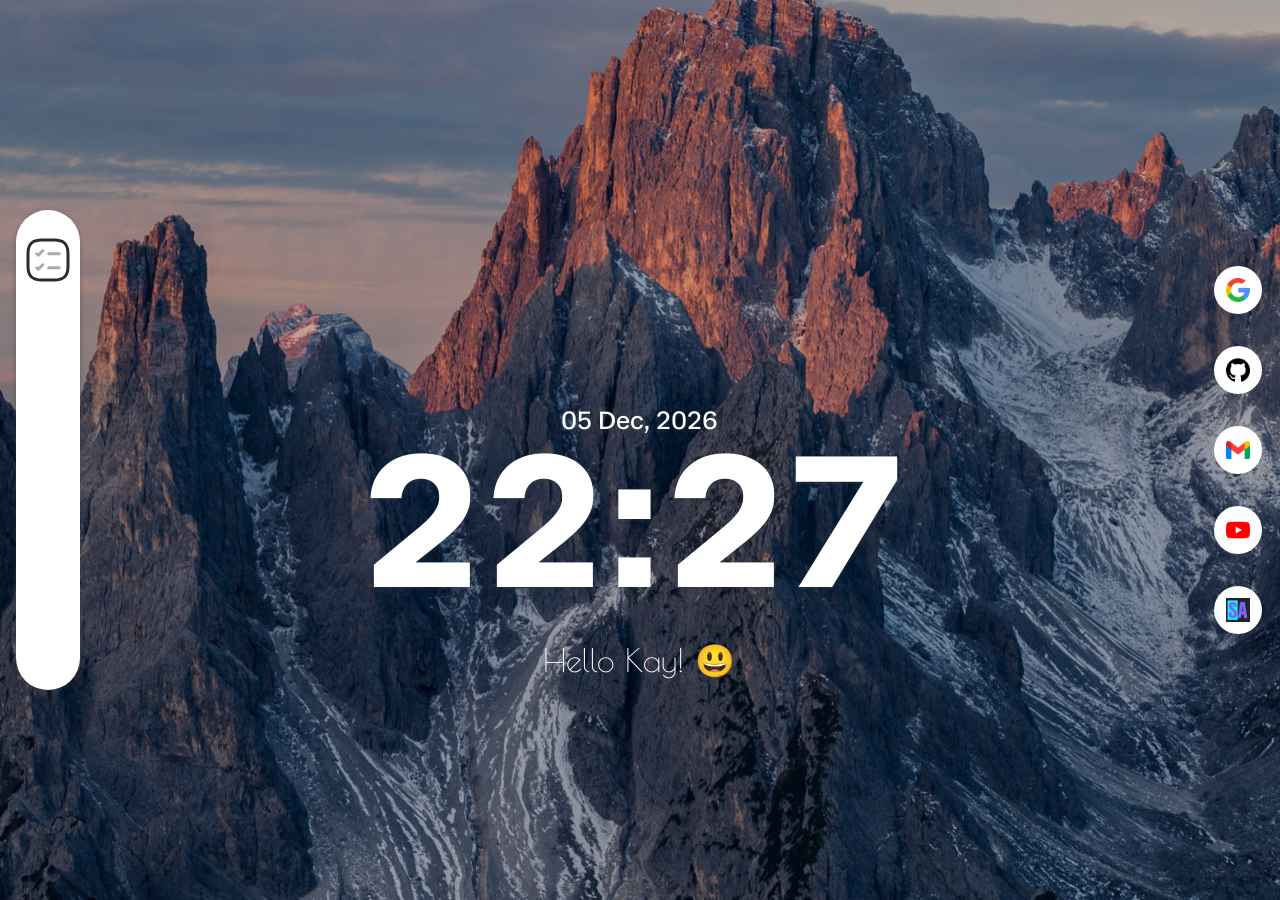
==== index.html @ 2da50cfc "Initial commit and enabling integration with browser API Initial commit and enabling integration wit" ====
<!DOCTYPE html>
<html lang="en">
<head>
    <meta charset="UTF-8">
    <meta name="viewport" content="width=device-width, initial-scale=1.0">
    <link href="./style.css" rel="stylesheet" type="text/css">
    <script src="./app.js" type="text/Javascript" defer></script>
    <script src="./tasksTracker.js" type="text/Javascript" defer></script>
    <title>New Tab</title>
</head>
<body>
    <section id="wallpaper_section">
        <span id="wallpaper" class="wallpaper"></span>
        <div id="black_cover"></div>
    </section>
    <section id="content_section">
        <section class="partition left">
            <div id="daily_task">
                <div id="tasks_summary">
                    <img src="./assets/images/icons/checklist.svg" alt="tasks"/>
                    <ul id="tasks_summary_list">
                    </ul>
                </div>
                <div id="inner_content">
                    <div id="inner_content_header">
                        <img src="./assets/images/icons/checklist.svg" alt="tasks"/>
                        <h3>What would you like to achieve today?</h3>
                    </div>
                    <h4>Tasks reset everyday 😛 No procrastination 😒</h4>
                    <form id="task_input_form">
                        <input id="task_input" type="text" name = "task" maxlength="60" placeholder="I will..." required/>
                        <button type="submit" id="task_submit_btn">+</button>
                    </form>
                    <ul id="tasks">
                    </ul>
                </div>
            </div>
        </section>
        <section class="partition middle">
            <div id="date_time">
                <p id="date">22 Feb 2026</p>
                <p id="time">01:36</p>
                <div id="message_body">
                    <p class="first_message">Hello Kay! 😃</p>
                </div>
            </div>
        </section>
        <section class="partition right">
            <a class="quick_nav slower-1">
                <span><img src="./assets/images/logos/search.png"/></span>
            </a>
            <a href="https://github.com/kaymighty86" class="quick_nav slower-2">
                <span><img src="./assets/images/logos/github.png"/></span>
            </a>
            <a href="https://mail.google.com/mail/" class="quick_nav slower-3">
                <span><img src="./assets/images/logos/gmail.png"/></span>
            </a>
            <a href="https://youtube.com/" class="quick_nav slower-1">
                <span><img src="./assets/images/logos/youtube.png"/></span>
            </a>
            <a href="https://kayswebs.ng/" class="quick_nav slower-2">
                <span><img src="./assets/images/logos/my personal website logo.png"/></span>
            </a>
        </section>
    </section>
</body>
</html>
---- style.css ----
@font-face {
    font-family: "Poiret One";
    src: url('./assets/fonts/Poiret_One.ttf');
}

@font-face {
    font-family: "TASA Orbiter";
    src: url('./assets/fonts/TASA_Orbiter.ttf');
}

:root{
    --anim_delay_0: 0.15s;
    --anim_delay_1: 0.3s;
    --anim_delay_2: 0.5s;
    --anim_delay_3: 0.8s;
    --anim_delay_4: 1.3s;

    --accent1: #214253;
    --accent2: #246180;
}

::-webkit-scrollbar{
    width: 7px;
}

::-webkit-scrollbar-track{
    background-color: #d0d2da;
}

::-webkit-scrollbar-thumb{
    background-color: #818286;
    border-radius: 4px;
}

::-webkit-scrollbar-thumb:hover{
    background-color: #484a4e;
    border-radius: 4px;
}

body{
    margin: 0px;
    font-family: "TASA Orbiter", sans-serif;
    font-optical-sizing: auto;
    font-weight: 400;
    font-style: normal;
    background-color: #2b2c2f;
}

p{
    margin: 0px;
}

input{
    display: inline-block;
    padding: 0.4rem;
    font-family: "TASA Orbiter", sans-serif;
    border: none;
    background-color: #d1d6d8;
    border-radius: 0.7rem;
    box-sizing: border-box;
}

input:focus{
    outline: 2px solid var(--accent1);
    background-color: white;
}

button{
    font-size: 2rem;
    padding: 0.2rem 1rem;
    box-sizing: border-box;
    border: none;
    border-radius: 0.7rem;
    background-color: var(--accent1);
    color: white;
    transition: border-radius 0.2s ease-out, padding 0.2s ease-out;
}

button:hover{
    background-color: var(--accent2);
    padding: 0.2rem 1.2rem;
    border-radius: 0.5rem;
}

button:active{
    transform: scale(0.9,0.9);
}

/* WALLPAPER LAYER */
#wallpaper_section{
    width: 100%;
    height: 100vh;
    height: 100dvh;
    overflow: hidden;
}

.wallpaper{
    width: 100%;
    height: 100%;
    object-position: bottom;
    object-fit: cover;
    animation: wallpaper_anim 1s ease-in-out 1 forwards;
}

@keyframes wallpaper_anim {
    0%{
        transform: scale(1,1);
    }

    100%{
        transform: scale(1.1,1.1);
    }
}

#black_cover{
    position: absolute;
    top: 0px;
    left: 0px;
    width: 100%;
    height: 100%;
    background-color: rgba(24, 25, 31, 0.23);
    mix-blend-mode:multiply;
}

/* COMMON ANIMATIONS */
@keyframes fade_in_anim{
    0%{
        opacity: 0;
    }
    100%{
        opacity: 1;
    }
}

@keyframes slide_up_anim{
    0%{
        transform: translateY(100%);
    }
    100%{
        transform: translateY(0px);
    }
}

@keyframes slide_left_anim{
    0%{
        transform: translateX(100%);
    }
    100%{
        transform: translateX(0px);
    }
}

@keyframes slide_right_anim{
    0%{
        transform: translateX(-100%);
    }
    100%{
        transform: translateX(0px);
    }
}

/* CONTENT LAYER */
#content_section{
    position: absolute;
    top: 0px;
    left: 0px;
    width: 100%;
    overflow-x: hidden;
    /* display: flex;
    flex-direction: row;
    justify-content: center; */
}

/* #content_section>section{
    display: inline-block;
} */

.partition{
    display: inline-block;
    position: relative;
}

.partition.left{
    width: 30%;
}
.partition.middle{
    width: 40%;
    margin-left: -5px;
    vertical-align: top;
}
.partition.right{
    width: 30%;
    margin-left: -5px;
    vertical-align: top;
}


/* DATE-TIME */
.middle{
    height: 100vh;
}

#date_time{
    position: absolute;
    top: 45%;
    left: 50%;
    text-align: center;
    color: white;
    transform: translateX(-50%);
}

#date_time p{
    text-shadow: 0px 0.12rem 0.2rem rgba(53, 57, 66, 0.45);
}

#date{
    font-size: 1.6rem;
    font-weight: 500;
    opacity: 0;
    animation: fade_in_anim 0.3s ease-in var(--anim_delay_1) 1 forwards;
    animation-delay: var(--anim_delay_0);
}

#time{
    font-size: 12rem;
    font-weight: 900;
    line-height: 0.9;
    letter-spacing: 0.7rem;
    opacity: 0;
    animation: fade_in_anim 0.3s ease-in var(--anim_delay_1) 1 forwards;
    animation-delay: var(--anim_delay_0);
}

.first_message,.other_messages{
    font-family: "Poiret One", sans-serif;
    font-weight: 400;
    font-style: normal;
    font-size: 2em;
    color: white;
    text-align: center;
    margin-top: 2rem;
}

.first_message{
    opacity: 0;
    animation: fade_in_anim 0.3s ease-out 1 forwards, slide_up_anim 0.3s ease-out 1 forwards;
    animation-delay: var(--anim_delay_4);
}

.other_messages{
    opacity: 0;
    animation: fade_in_anim 0.3s ease-out 1 forwards, slide_up_anim 0.3s ease-out 1 forwards;
}


/* ---------------- RIGHT SECTION ---------------- */
.partition.right{
    display: inline-flex;
    flex-direction: column;
    align-items: flex-end;
    justify-content: center;
    height: 100vh;
    height: 100dvh;
}

.quick_nav{
    display: block;
    width: 3rem;
    height: 3rem;
    cursor: pointer;
    text-align: center;
    background-color: white;
    border-radius: 50%;
    margin: 1rem;
    opacity: 0;
    transition: width 0.2s ease-out, border-radius 0.2s ease-out;
    animation: fade_in_anim 0.3s ease-out 1 forwards, slide_left_anim 0.3s ease-out 1 forwards;
}

.slower-1{
    animation-delay: 1s;
}

.slower-2{
    animation-delay: 1.2s;
}

.slower-3{
    animation-delay: 1.4s;
}

.quick_nav img{
    width: 1.5rem;
    transform: translateY(50%);
}

.quick_nav:hover{
    width: 3.7rem;
    border-radius: 20%;
    outline: 2px solid var(--accent1);
}

/* ---------------- LEFT SECTION ---------------- */
.partition.left{
    display: inline-flex;
    flex-direction: column;
    align-items: flex-start;
    justify-content: center;
    height: 100vh;
    height: 100dvh;
}

#daily_task{
    margin-left: 1rem;
    width: 4rem;
    height: 30rem;
    background-color: white;
    border-radius: 2rem;
    box-shadow: 0px 0.12rem 0.3rem rgba(53, 57, 66, 0.45);
    padding: 1.6rem 1.2rem;
    box-sizing: border-box;
    transition: width var(--anim_delay_1) ease-out;
    opacity: 0;
    animation: fade_in_anim 0.3s ease-out 1 forwards, slide_right_anim 0.3s ease-out 1 forwards;
    animation-delay: var(--anim_delay_3);
}

#daily_task:hover{
    width: 70%;
    max-width: 22rem;
}

/*---------------------------------*/
#tasks_summary{
    width: 100%;
    height: 100%;
    display: flex;
    flex-direction: column;
    align-items: center;
    /* justify-content: stretch; */
    opacity: 0;
    animation: fade_in_anim 0.5s ease-out var(--anim_delay_1) 1 forwards;
}

#tasks_summary img{
    width: 3rem;
}

#tasks_summary_list{
    padding: 0px;
    list-style-type: none;
    font-family: "Poiret One", sans-serif;
    font-weight: 600;
    font-size: large;
    overflow: hidden;
}

#tasks_summary li{
    margin: 0.5rem 0px;
}

/*---------------------------------*/
#inner_content{
    display: none;
    width: 100%;
    height: 100%;
    flex-direction: column;
    align-items: stretch;
    opacity: 0;
    animation: fade_in_anim 0.5s ease-out var(--anim_delay_1) 1 forwards;
}

#inner_content_header{
    display: flex;
    flex-direction: row;
    align-items: center;
}

#inner_content_header img{
    width: 3rem;
}

#inner_content_header>h3{
    font-size: large;
    margin: 0px;
}

#inner_content>h4{
    font-family: "Poiret One", sans-serif;
    font-size: medium;
    margin: 0px;
    margin-top: 0.5rem;
    margin-bottom: 1.4rem;
}

#task_input_form{
    display: flex;
    flex-direction: row;
    align-items: stretch;
    margin-bottom: 1rem;
}

#task_input{
    width: 100%;
}

#task_submit_btn{
    margin-left: 0.2rem;
}


#tasks{
    padding: 0px;
    margin: 0px;
    list-style-type: none;
    overflow: auto;
}

.task_item{
    margin: 0.5rem 0px;
    display: flex;
    flex-direction: row;
    align-items: center;
    animation: fade_in_anim 0.3s ease-out 1 forwards, slide_up_anim 0.3s ease-out 1 forwards;
    cursor: default;
}

.done{
    text-decoration: line-through;
    animation: task_done 0.2s linear 1 forwards;
}

@keyframes task_done {
    0%{
        transform: scale(1, 1);
    }
    50%{
        transform: scale(0.9, 0.9);
    }
    100%{
        transform: scale(1, 1);
    }
}

.task_item:hover{
    /* text-decoration: line-through; */
    font-weight: bold;
}

.task_item h4{
    margin: 0px;
    margin-right: 0.5rem;
    font-family: "Poiret One", sans-serif;
    font-weight: 600;
    font-size: large;
}

.task_item p{
    font-size: small;
}
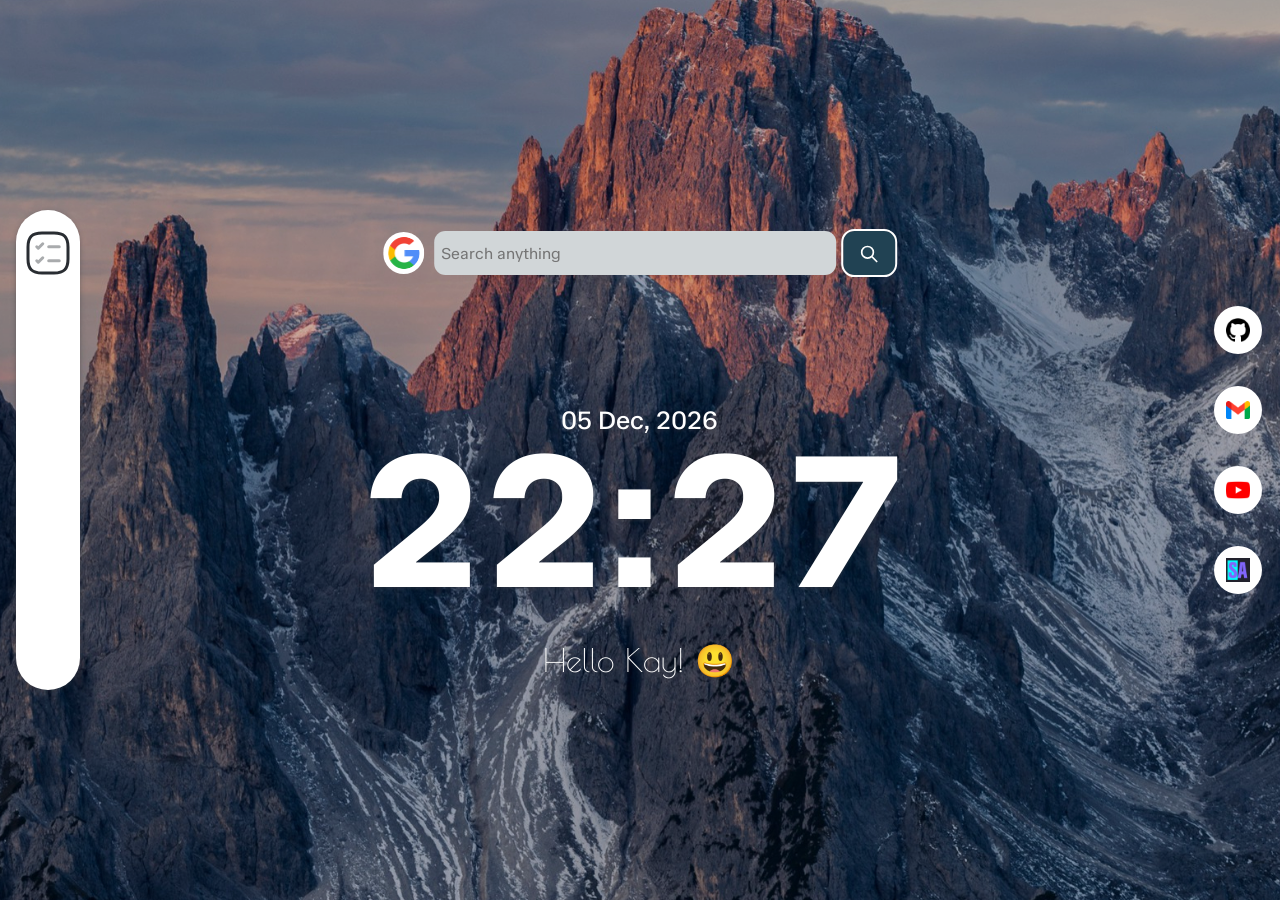
==== commit 0eeec57c: "implemented a google search bar" ====
--- a/index.html
+++ b/index.html
@@ -15,7 +15,7 @@
     </section>
     <section id="content_section">
         <section class="partition left">
-            <div id="daily_task">
+            <div id="daily_task" class="card">
                 <div id="tasks_summary">
                     <img src="./assets/images/icons/checklist.svg" alt="tasks"/>
                     <ul id="tasks_summary_list">
@@ -28,8 +28,8 @@
                     </div>
                     <h4>Tasks reset everyday 😛 No procrastination 😒</h4>
                     <form id="task_input_form">
-                        <input id="task_input" type="text" name = "task" maxlength="60" placeholder="I will..." required/>
-                        <button type="submit" id="task_submit_btn">+</button>
+                        <input id="task_input" type="text" name = "task" maxlength="60" placeholder="I will..." title="Type your task here" required/>
+                        <button type="submit" id="task_submit_btn" title="Add task">+</button>
                     </form>
                     <ul id="tasks">
                     </ul>
@@ -37,6 +37,15 @@
             </div>
         </section>
         <section class="partition middle">
+            <div id="searchbar_container">
+                <div id="searchbar_parent">
+                    <img src="./assets/images/logos/search.png"/>
+                    <form>
+                        <input name="search_text" type="text" placeholder="Search anything" title="Search any topic on Google"/>
+                        <button type="submit" title="Go"><img src="./assets/images/icons/search_icon_white.svg" width="20px"/></button>
+                    </form>
+                </div>
+            </div>
             <div id="date_time">
                 <p id="date">22 Feb 2026</p>
                 <p id="time">01:36</p>
@@ -46,9 +55,9 @@
             </div>
         </section>
         <section class="partition right">
-            <a class="quick_nav slower-1">
+            <!-- <a class="quick_nav slower-1">
                 <span><img src="./assets/images/logos/search.png"/></span>
-            </a>
+            </a> -->
             <a href="https://github.com/kaymighty86" class="quick_nav slower-2">
                 <span><img src="./assets/images/logos/github.png"/></span>
             </a>
--- a/style.css
+++ b/style.css
@@ -54,6 +54,7 @@
     display: inline-block;
     padding: 0.4rem;
     font-family: "TASA Orbiter", sans-serif;
+    font-size: medium;
     border: none;
     background-color: #d1d6d8;
     border-radius: 0.7rem;
@@ -86,6 +87,14 @@
     transform: scale(0.9,0.9);
 }
 
+.card{
+    background-color: white;
+    border-radius: 2rem;
+    box-shadow: 0px 0.12rem 0.3rem rgba(53, 57, 66, 0.45);
+    padding: 1.2rem 1.2rem;
+    box-sizing: border-box;
+}
+
 /* WALLPAPER LAYER */
 #wallpaper_section{
     width: 100%;
@@ -200,6 +209,68 @@
     height: 100vh;
 }
 
+#searchbar_container{
+    width: 100%;
+    max-width: 34rem;
+    padding: 0.4rem 0.8rem;
+    position: absolute;
+    top: 25%;
+    left: 50%;
+    transform: translateX(-50%);
+    opacity: 0;
+    animation: searchbar_unravel 0.6s ease-out 1 forwards;
+    animation-delay: var(--anim_delay_2);
+}
+
+@keyframes searchbar_unravel {
+    0%{
+        opacity: 0;
+        width: 4rem;
+    }
+
+    100%{
+        opacity: 1;
+        width: 100%;
+    }
+}
+
+#searchbar_parent{
+    width: 100%;
+    display: flex;
+    flex-direction: row;
+    align-items: center;
+    /* opacity: 0; */
+    /* animation: fade_in_anim 0.6s ease-out 1 forwards; */
+    /* animation-delay: var(--anim_delay_3); */
+}
+
+#searchbar_parent>img{ /*for the google icon*/
+    width: 2rem;
+    height: 2rem;
+    margin-right: 0.6rem;
+    background-color: white;
+    border-radius: 50%;
+    padding: 0.3rem;
+}
+
+#searchbar_parent form{
+    width: 100%;
+    display: flex;
+    flex-direction: row;
+    align-items: stretch;
+}
+
+#searchbar_parent input{
+    width: 100%;
+    /* outline: 2px solid white; */
+}
+
+#searchbar_parent button{
+    margin-left: 0.4rem;
+    outline: 2px solid white;
+}
+
+/*---------------------------------*/
 #date_time{
     position: absolute;
     top: 45%;
@@ -217,7 +288,7 @@
     font-size: 1.6rem;
     font-weight: 500;
     opacity: 0;
-    animation: fade_in_anim 0.3s ease-in var(--anim_delay_1) 1 forwards;
+    animation: fade_in_anim 0.3s ease-in 0s 1 forwards;
     animation-delay: var(--anim_delay_0);
 }
 
@@ -314,11 +385,7 @@
     margin-left: 1rem;
     width: 4rem;
     height: 30rem;
-    background-color: white;
-    border-radius: 2rem;
-    box-shadow: 0px 0.12rem 0.3rem rgba(53, 57, 66, 0.45);
-    padding: 1.6rem 1.2rem;
-    box-sizing: border-box;
+    
     transition: width var(--anim_delay_1) ease-out;
     opacity: 0;
     animation: fade_in_anim 0.3s ease-out 1 forwards, slide_right_anim 0.3s ease-out 1 forwards;
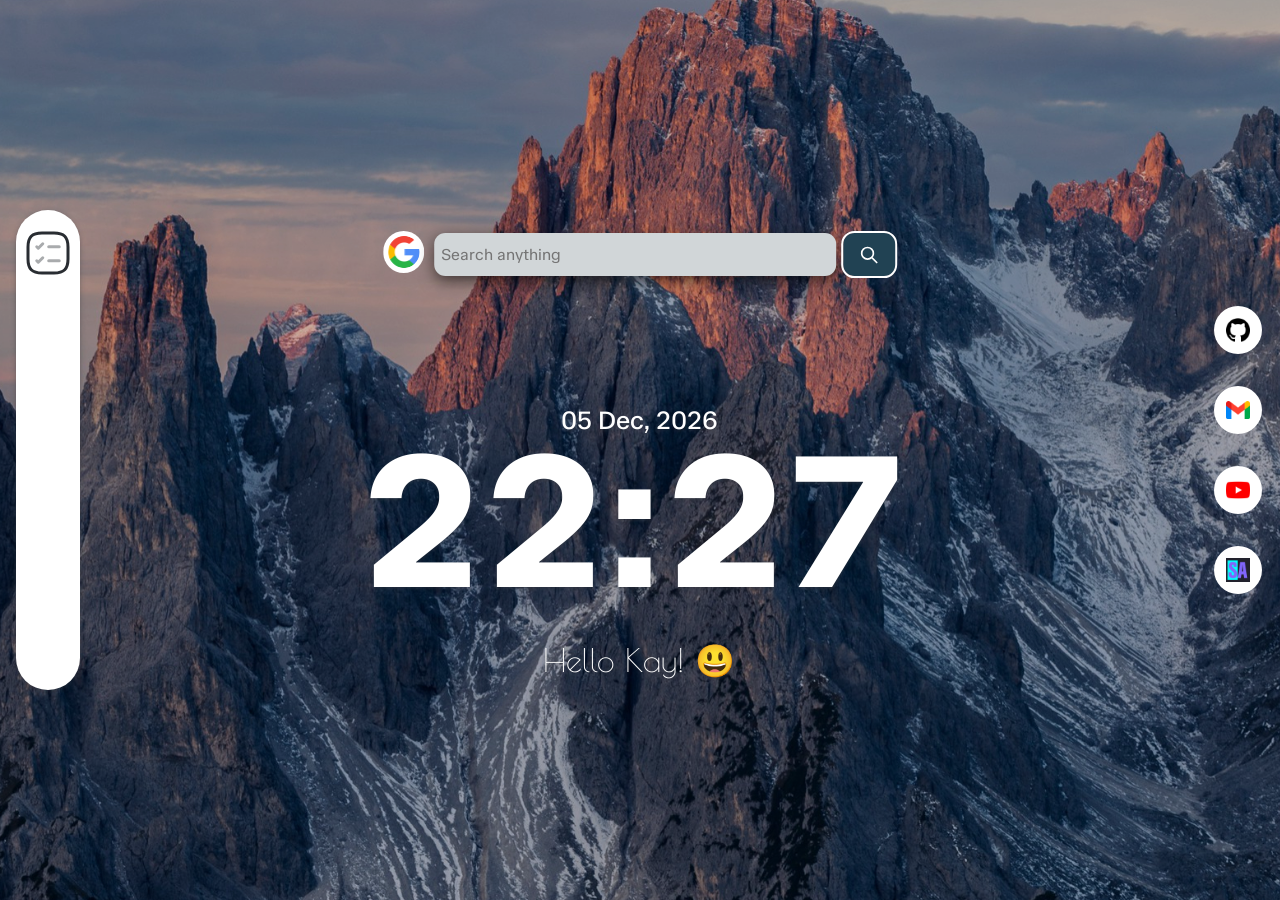
==== commit 51c18120: "updated the search bar" ====
--- a/index.html
+++ b/index.html
@@ -39,9 +39,11 @@
         <section class="partition middle">
             <div id="searchbar_container">
                 <div id="searchbar_parent">
-                    <img src="./assets/images/logos/search.png"/>
-                    <form>
-                        <input name="search_text" type="text" placeholder="Search anything" title="Search any topic on Google"/>
+                    <a href="https://google.com">
+                        <img src="./assets/images/logos/search.png" class="active_icon"/>
+                    </a>
+                    <form id="search_form">
+                        <input name="search_text" type="text" placeholder="Search anything" title="Search any topic on Google" required/>
                         <button type="submit" title="Go"><img src="./assets/images/icons/search_icon_white.svg" width="20px"/></button>
                     </form>
                 </div>
--- a/style.css
+++ b/style.css
@@ -244,13 +244,13 @@
     /* animation-delay: var(--anim_delay_3); */
 }
 
-#searchbar_parent>img{ /*for the google icon*/
+.active_icon{/*for the google icon*/
+    margin-right: 0.6rem;
     width: 2rem;
     height: 2rem;
-    margin-right: 0.6rem;
+    padding: 0.3rem;
     background-color: white;
     border-radius: 50%;
-    padding: 0.3rem;
 }
 
 #searchbar_parent form{
@@ -263,6 +263,7 @@
 #searchbar_parent input{
     width: 100%;
     /* outline: 2px solid white; */
+    box-shadow: 0px 5px 1rem #00000098;
 }
 
 #searchbar_parent button{
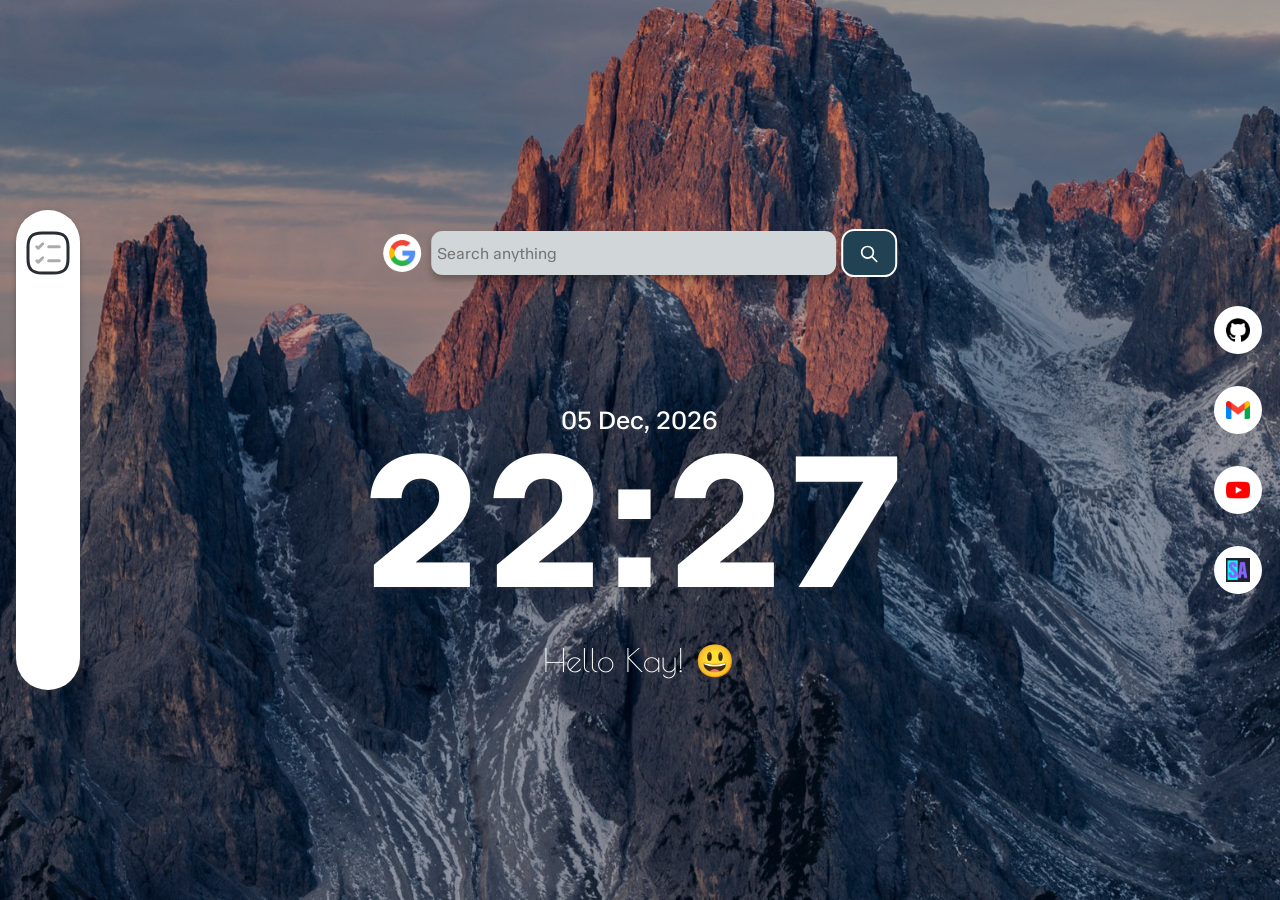
==== commit e357a4fc: "fixed a few bugs and added google button" ====
--- a/index.html
+++ b/index.html
@@ -39,9 +39,11 @@
         <section class="partition middle">
             <div id="searchbar_container">
                 <div id="searchbar_parent">
-                    <a href="https://google.com">
-                        <img src="./assets/images/logos/search.png" class="active_icon"/>
-                    </a>
+                    <span class="active_icon">
+                        <a href="https://google.com" title="Open Google Search Page">
+                            <img src="./assets/images/logos/search.png"/>
+                        </a>
+                    </span>
                     <form id="search_form">
                         <input name="search_text" type="text" placeholder="Search anything" title="Search any topic on Google" required/>
                         <button type="submit" title="Go"><img src="./assets/images/icons/search_icon_white.svg" width="20px"/></button>
@@ -60,16 +62,16 @@
             <!-- <a class="quick_nav slower-1">
                 <span><img src="./assets/images/logos/search.png"/></span>
             </a> -->
-            <a href="https://github.com/kaymighty86" class="quick_nav slower-2">
+            <a href="https://github.com" class="quick_nav slower-2">
                 <span><img src="./assets/images/logos/github.png"/></span>
             </a>
-            <a href="https://mail.google.com/mail/" class="quick_nav slower-3">
+            <a href="https://mail.google.com" class="quick_nav slower-3">
                 <span><img src="./assets/images/logos/gmail.png"/></span>
             </a>
-            <a href="https://youtube.com/" class="quick_nav slower-1">
+            <a href="https://youtube.com" class="quick_nav slower-1">
                 <span><img src="./assets/images/logos/youtube.png"/></span>
             </a>
-            <a href="https://kayswebs.ng/" class="quick_nav slower-2">
+            <a href="https://kayswebs.ng" class="quick_nav slower-2">
                 <span><img src="./assets/images/logos/my personal website logo.png"/></span>
             </a>
         </section>
--- a/style.css
+++ b/style.css
@@ -127,7 +127,7 @@
     left: 0px;
     width: 100%;
     height: 100%;
-    background-color: rgba(24, 25, 31, 0.23);
+    background-color: rgba(24, 25, 31, 0.27);
     mix-blend-mode:multiply;
 }
 
@@ -244,13 +244,34 @@
     /* animation-delay: var(--anim_delay_3); */
 }
 
-.active_icon{/*for the google icon*/
+.active_icon a{/*for the google icon*/
+    display: flex;
+    flex-direction: row;
+    align-items: center;
+    justify-content: center;
     margin-right: 0.6rem;
-    width: 2rem;
-    height: 2rem;
+    width: 2.4rem;
+    height: 2.4rem;
     padding: 0.3rem;
     background-color: white;
     border-radius: 50%;
+    box-sizing: border-box;
+    text-align: center;
+    transition: width 0.2s ease-out, border-radius 0.2s ease-out;
+}
+
+.active_icon img{
+    width: 1.6rem;
+    height: 1.6rem;
+}
+
+.active_icon a:hover{
+    width: 3.7rem;
+    border-radius: 0.7rem;
+}
+
+.active_icon a:active{
+    transform: scale(0.9,0.9);
 }
 
 #searchbar_parent form{
@@ -263,7 +284,7 @@
 #searchbar_parent input{
     width: 100%;
     /* outline: 2px solid white; */
-    box-shadow: 0px 5px 1rem #00000098;
+    box-shadow: 0px 5px 0.5rem #00000048;
 }
 
 #searchbar_parent button{
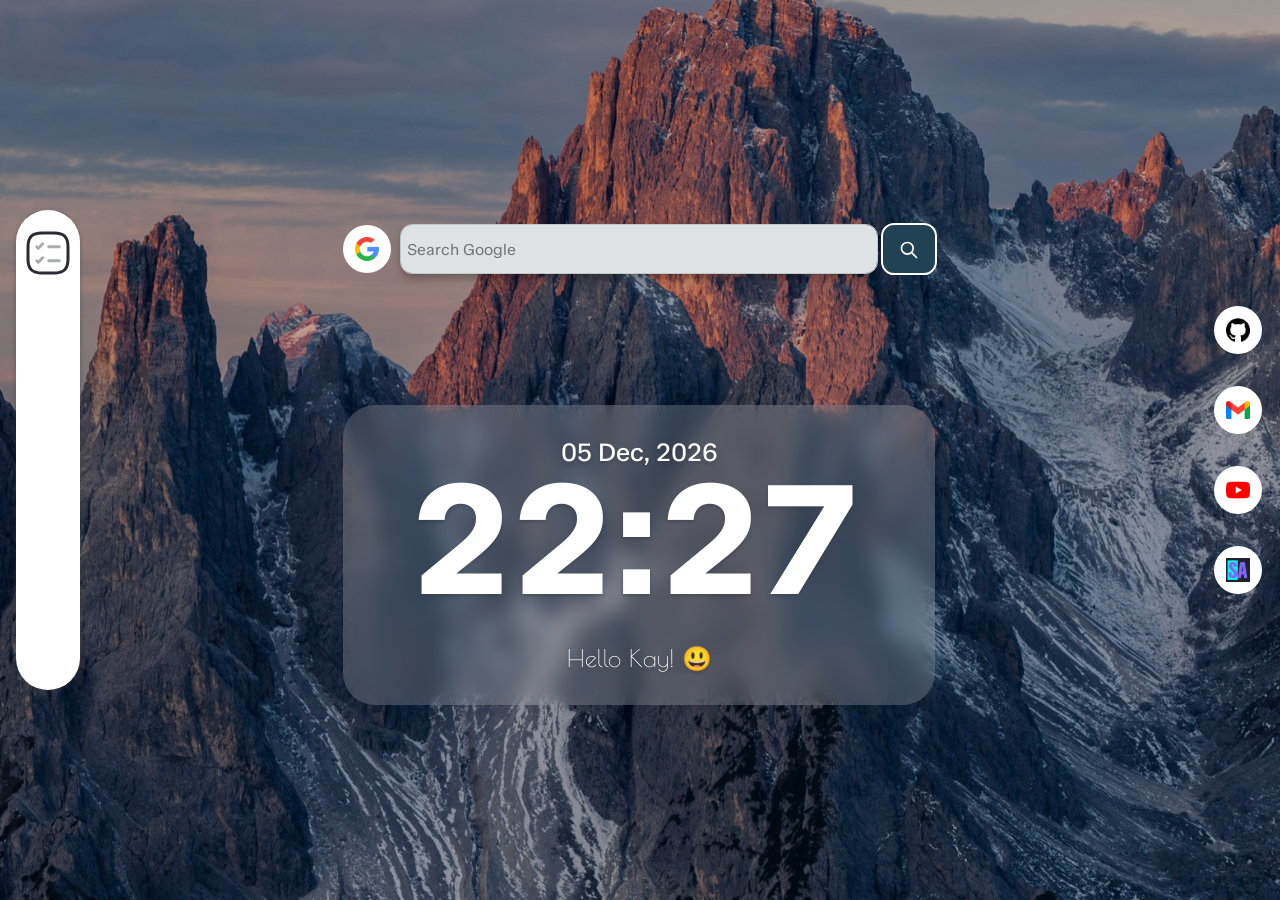
==== commit 46498ad4: "Fixed some layout inconsistencies and others - Fixed some layout inconsistencies - Activated the Goo" ====
--- a/index.html
+++ b/index.html
@@ -15,40 +15,38 @@
     </section>
     <section id="content_section">
         <section class="partition left">
-            <div id="daily_task" class="card">
-                <div id="tasks_summary">
-                    <img src="./assets/images/icons/checklist.svg" alt="tasks"/>
-                    <ul id="tasks_summary_list">
-                    </ul>
-                </div>
-                <div id="inner_content">
-                    <div id="inner_content_header">
+            <div>
+                <div id="daily_task" class="card">
+                    <div id="tasks_summary">
                         <img src="./assets/images/icons/checklist.svg" alt="tasks"/>
-                        <h3>What would you like to achieve today?</h3>
+                        <ul id="tasks_summary_list">
+                        </ul>
                     </div>
-                    <h4>Tasks reset everyday 😛 No procrastination 😒</h4>
-                    <form id="task_input_form">
-                        <input id="task_input" type="text" name = "task" maxlength="60" placeholder="I will..." title="Type your task here" required/>
-                        <button type="submit" id="task_submit_btn" title="Add task">+</button>
-                    </form>
-                    <ul id="tasks">
-                    </ul>
+                    <div id="inner_content">
+                        <div id="inner_content_header">
+                            <img src="./assets/images/icons/checklist.svg" alt="tasks"/>
+                            <h3>What would you like to achieve today?</h3>
+                        </div>
+                        <h4>Tasks reset everyday 😛 No procrastination 😒</h4>
+                        <form id="task_input_form">
+                            <input id="task_input" type="text" name = "task" maxlength="60" placeholder="I will..." title="Type your task here" required/>
+                            <button type="submit" id="task_submit_btn" title="Add task">+</button>
+                        </form>
+                        <ul id="tasks">
+                        </ul>
+                    </div>
                 </div>
             </div>
         </section>
         <section class="partition middle">
             <div id="searchbar_container">
-                <div id="searchbar_parent">
-                    <span class="active_icon">
-                        <a href="https://google.com" title="Open Google Search Page">
-                            <img src="./assets/images/logos/search.png"/>
-                        </a>
-                    </span>
-                    <form id="search_form">
-                        <input name="search_text" type="text" placeholder="Search anything" title="Search any topic on Google" required/>
-                        <button type="submit" title="Go"><img src="./assets/images/icons/search_icon_white.svg" width="20px"/></button>
-                    </form>
-                </div>
+                <a href="https://google.com" class="link_icon" title="Open Google Home Page">
+                    <img src="./assets/images/logos/search.png"/>
+                </a>
+                <form id="search_form">
+                    <input name="search_text" type="text" placeholder="Search Google" title="Search Google" required/>
+                    <button type="submit" title="Go"><img src="./assets/images/icons/search_icon_white.svg" width="20px"/></button>
+                </form>
             </div>
             <div id="date_time">
                 <p id="date">22 Feb 2026</p>
@@ -59,21 +57,20 @@
             </div>
         </section>
         <section class="partition right">
-            <!-- <a class="quick_nav slower-1">
-                <span><img src="./assets/images/logos/search.png"/></span>
-            </a> -->
-            <a href="https://github.com" class="quick_nav slower-2">
-                <span><img src="./assets/images/logos/github.png"/></span>
-            </a>
-            <a href="https://mail.google.com" class="quick_nav slower-3">
-                <span><img src="./assets/images/logos/gmail.png"/></span>
-            </a>
-            <a href="https://youtube.com" class="quick_nav slower-1">
-                <span><img src="./assets/images/logos/youtube.png"/></span>
-            </a>
-            <a href="https://kayswebs.ng" class="quick_nav slower-2">
-                <span><img src="./assets/images/logos/my personal website logo.png"/></span>
-            </a>
+            <div id="quick_nav">
+                <a href="https://github.com" class="link_icon slower-2">
+                    <img src="./assets/images/logos/github.png"/>
+                </a>
+                <a href="https://mail.google.com" class="link_icon slower-3">
+                    <img src="./assets/images/logos/gmail.png"/>
+                </a>
+                <a href="https://youtube.com" class="link_icon slower-1">
+                    <img src="./assets/images/logos/youtube.png"/>
+                </a>
+                <a href="https://kayswebs.ng" class="link_icon slower-2">
+                    <img src="./assets/images/logos/my personal website logo.png"/>
+                </a>
+            </div>
         </section>
     </section>
 </body>
--- a/style.css
+++ b/style.css
@@ -17,6 +17,8 @@
 
     --accent1: #214253;
     --accent2: #246180;
+
+    --border-radius: 2rem;
 }
 
 ::-webkit-scrollbar{
@@ -56,7 +58,8 @@
     font-family: "TASA Orbiter", sans-serif;
     font-size: medium;
     border: none;
-    background-color: #d1d6d8;
+    background-color: #dfe3e4;
+    outline: 1px solid #c1c8ca;
     border-radius: 0.7rem;
     box-sizing: border-box;
 }
@@ -89,10 +92,44 @@
 
 .card{
     background-color: white;
-    border-radius: 2rem;
+    border-radius: var(--border-radius);
     box-shadow: 0px 0.12rem 0.3rem rgba(53, 57, 66, 0.45);
     padding: 1.2rem 1.2rem;
     box-sizing: border-box;
+}
+
+.link_icon{
+    display: flex;
+    flex-direction: row;
+    align-items: center;
+    justify-content: center;
+    width: 3rem;
+    /* padding: 0.4rem; */
+    height: 3rem;
+    cursor: pointer;
+    /* text-align: center; */
+    background-color: white;
+    border-radius: 50%;
+    margin: 1rem;
+    transition: width 0.2s ease-out, border-radius 0.2s ease-out;
+}
+
+.link_icon img{
+    width: 100%;
+    max-width: 1.5rem;
+    height: auto;
+    /* transform: translateY(50%); */
+}
+
+.link_icon:hover{
+    width: 3.7rem;
+    /* padding: 0.4rem 1rem; */
+    border-radius: 20%;
+    outline: 2px solid var(--accent1);
+}
+
+.link_icon:active{
+    background-color: #d0d2da;
 }
 
 /* WALLPAPER LAYER */
@@ -190,15 +227,15 @@
 }
 
 .partition.left{
-    width: 30%;
+    width: 20%;
 }
 .partition.middle{
-    width: 40%;
+    width: 60%;
     margin-left: -5px;
     vertical-align: top;
 }
 .partition.right{
-    width: 30%;
+    width: 20%;
     margin-left: -5px;
     vertical-align: top;
 }
@@ -210,15 +247,19 @@
 }
 
 #searchbar_container{
-    width: 100%;
-    max-width: 34rem;
-    padding: 0.4rem 0.8rem;
+    display: flex;
+    flex-direction: row;
+    align-items: center;
+    justify-content: center;
+    width: 100%;
+    max-width: 37rem;
+    /* padding: 0.4rem 0.8rem; */
     position: absolute;
     top: 25%;
     left: 50%;
     transform: translateX(-50%);
     opacity: 0;
-    animation: searchbar_unravel 0.6s ease-out 1 forwards;
+    animation: searchbar_unravel 0.8s ease-out 1 forwards;
     animation-delay: var(--anim_delay_2);
 }
 
@@ -234,18 +275,15 @@
     }
 }
 
-#searchbar_parent{
-    width: 100%;
-    display: flex;
-    flex-direction: row;
-    align-items: center;
-    /* opacity: 0; */
-    /* animation: fade_in_anim 0.6s ease-out 1 forwards; */
-    /* animation-delay: var(--anim_delay_3); */
-}
-
-.active_icon a{/*for the google icon*/
-    display: flex;
+#searchbar_container .link_icon{
+    margin: 0px;
+    margin-right: 0.6rem;
+    min-width: 3rem;
+    min-height: 3rem;
+}
+
+/* .active_icon a{for the google icon */
+    /* display: flex;
     flex-direction: row;
     align-items: center;
     justify-content: center;
@@ -272,34 +310,47 @@
 
 .active_icon a:active{
     transform: scale(0.9,0.9);
-}
-
-#searchbar_parent form{
-    width: 100%;
+} */
+
+#search_form{
+    width: 100%;
+    height: 3rem;
     display: flex;
     flex-direction: row;
     align-items: stretch;
-}
-
-#searchbar_parent input{
+    /* justify-content: center; */
+}
+
+#search_form input{
     width: 100%;
     /* outline: 2px solid white; */
     box-shadow: 0px 5px 0.5rem #00000048;
 }
 
-#searchbar_parent button{
+#search_form button{
     margin-left: 0.4rem;
     outline: 2px solid white;
 }
 
 /*---------------------------------*/
 #date_time{
+    width: 100%;
+    max-width: 37rem;
     position: absolute;
     top: 45%;
     left: 50%;
     text-align: center;
     color: white;
     transform: translateX(-50%);
+    padding: 2rem;
+    box-sizing: border-box;
+    font-size: 1rem;
+    background-color: #ffffff31;
+    backdrop-filter: blur(10px);
+    border-radius: var(--border-radius);
+    opacity: 0;
+    animation: fade_in_anim 0.3s ease-in 0s 1 forwards;
+    animation-delay: var(--anim_delay_0);
 }
 
 #date_time p{
@@ -307,28 +358,23 @@
 }
 
 #date{
-    font-size: 1.6rem;
+    font-size: 1.6em;
     font-weight: 500;
-    opacity: 0;
-    animation: fade_in_anim 0.3s ease-in 0s 1 forwards;
-    animation-delay: var(--anim_delay_0);
 }
 
 #time{
-    font-size: 12rem;
+    text-align: center;
+    font-size: 10em;
     font-weight: 900;
     line-height: 0.9;
-    letter-spacing: 0.7rem;
-    opacity: 0;
-    animation: fade_in_anim 0.3s ease-in var(--anim_delay_1) 1 forwards;
-    animation-delay: var(--anim_delay_0);
+    letter-spacing: 0.5rem;
 }
 
 .first_message,.other_messages{
     font-family: "Poiret One", sans-serif;
     font-weight: 400;
     font-style: normal;
-    font-size: 2em;
+    font-size: 1.5rem;
     color: white;
     text-align: center;
     margin-top: 2rem;
@@ -356,41 +402,27 @@
     height: 100dvh;
 }
 
-.quick_nav{
-    display: block;
-    width: 3rem;
-    height: 3rem;
-    cursor: pointer;
-    text-align: center;
-    background-color: white;
-    border-radius: 50%;
-    margin: 1rem;
-    opacity: 0;
-    transition: width 0.2s ease-out, border-radius 0.2s ease-out;
+#quick_nav{
+    display: flex;
+    flex-direction: column;
+    align-items: flex-end;
+}
+
+#quick_nav .link_icon{
+    opacity: 0;
     animation: fade_in_anim 0.3s ease-out 1 forwards, slide_left_anim 0.3s ease-out 1 forwards;
 }
 
-.slower-1{
+#quick_nav .slower-1{
     animation-delay: 1s;
 }
 
-.slower-2{
+#quick_nav .slower-2{
     animation-delay: 1.2s;
 }
 
-.slower-3{
+#quick_nav .slower-3{
     animation-delay: 1.4s;
-}
-
-.quick_nav img{
-    width: 1.5rem;
-    transform: translateY(50%);
-}
-
-.quick_nav:hover{
-    width: 3.7rem;
-    border-radius: 20%;
-    outline: 2px solid var(--accent1);
 }
 
 /* ---------------- LEFT SECTION ---------------- */
@@ -403,11 +435,16 @@
     height: 100dvh;
 }
 
+.partition.left>div{
+    position: relative;
+    margin-left: 1rem;
+}
+
 #daily_task{
-    margin-left: 1rem;
+    position: relative;
+    z-index: 1;
     width: 4rem;
     height: 30rem;
-    
     transition: width var(--anim_delay_1) ease-out;
     opacity: 0;
     animation: fade_in_anim 0.3s ease-out 1 forwards, slide_right_anim 0.3s ease-out 1 forwards;
@@ -415,8 +452,8 @@
 }
 
 #daily_task:hover{
-    width: 70%;
-    max-width: 22rem;
+    /* width: 100%; */
+    width: 22rem;
 }
 
 /*---------------------------------*/
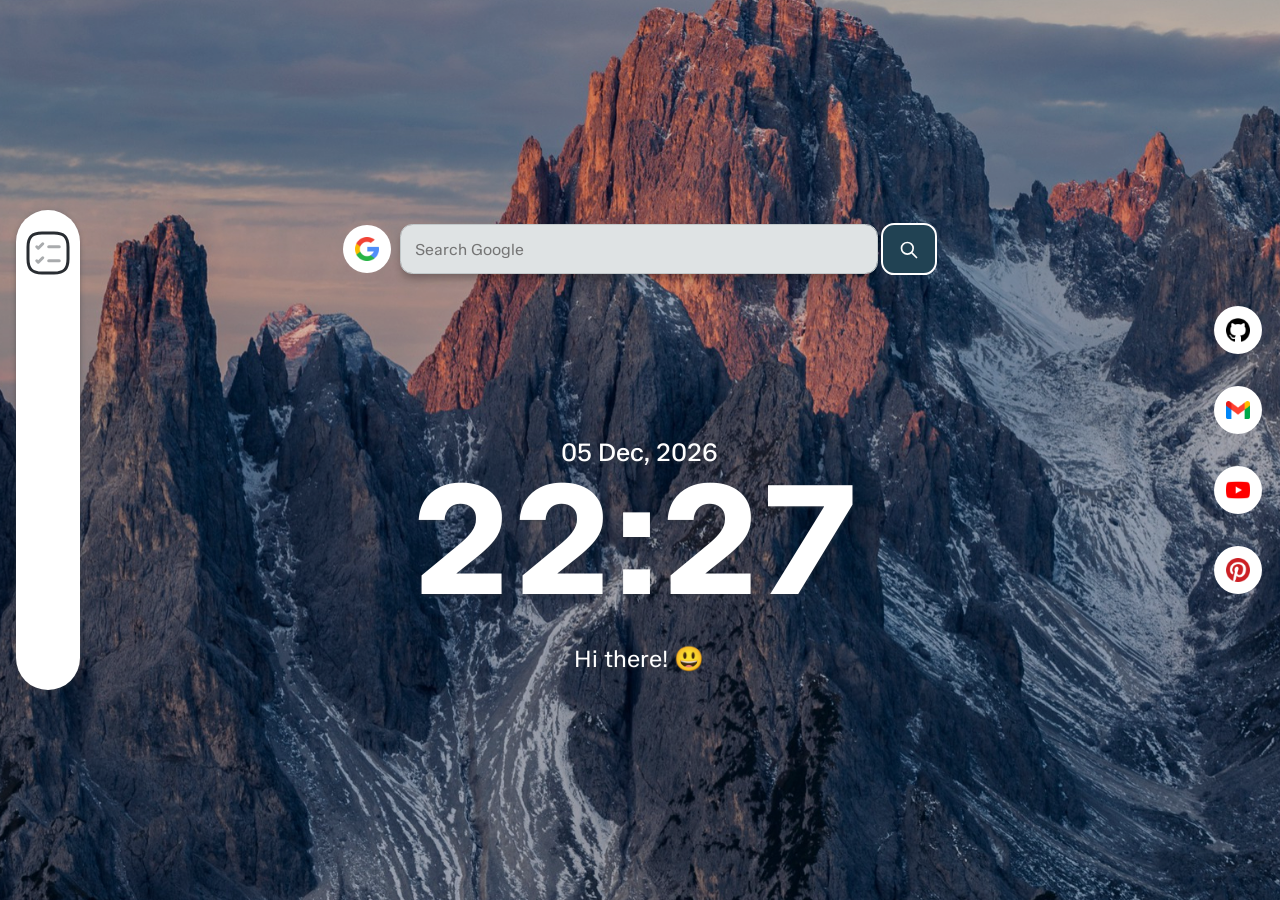
==== commit 70658029: "improved the UI and imported new backgrounds" ====
--- a/index.html
+++ b/index.html
@@ -52,23 +52,23 @@
                 <p id="date">22 Feb 2026</p>
                 <p id="time">01:36</p>
                 <div id="message_body">
-                    <p class="first_message">Hello Kay! 😃</p>
+                    <p class="first_message">Hi there! 😃</p>
                 </div>
             </div>
         </section>
         <section class="partition right">
             <div id="quick_nav">
-                <a href="https://github.com" class="link_icon slower-2">
+                <a href="https://github.com" title="GitHub" class="link_icon slower-2">
                     <img src="./assets/images/logos/github.png"/>
                 </a>
-                <a href="https://mail.google.com" class="link_icon slower-3">
+                <a href="https://mail.google.com" title="Gmail" class="link_icon slower-3">
                     <img src="./assets/images/logos/gmail.png"/>
                 </a>
-                <a href="https://youtube.com" class="link_icon slower-1">
+                <a href="https://youtube.com" title="YouTube" class="link_icon slower-1">
                     <img src="./assets/images/logos/youtube.png"/>
                 </a>
-                <a href="https://kayswebs.ng" class="link_icon slower-2">
-                    <img src="./assets/images/logos/my personal website logo.png"/>
+                <a href="https://pinterest.com" title="Pinterest" class="link_icon slower-2">
+                    <img src="./assets/images/logos/pinterest.png"/>
                 </a>
             </div>
         </section>
--- a/style.css
+++ b/style.css
@@ -54,7 +54,7 @@
 
 input{
     display: inline-block;
-    padding: 0.4rem;
+    padding: 0.4rem 0.9rem;
     font-family: "TASA Orbiter", sans-serif;
     font-size: medium;
     border: none;
@@ -164,7 +164,7 @@
     left: 0px;
     width: 100%;
     height: 100%;
-    background-color: rgba(24, 25, 31, 0.27);
+    background-color: rgba(27, 27, 30, 0.2);
     mix-blend-mode:multiply;
 }
 
@@ -345,9 +345,9 @@
     padding: 2rem;
     box-sizing: border-box;
     font-size: 1rem;
-    background-color: #ffffff31;
-    backdrop-filter: blur(10px);
-    border-radius: var(--border-radius);
+    /* background-color: #ffffff31; */
+    /* backdrop-filter: blur(10px); */
+    /* border-radius: var(--border-radius); */
     opacity: 0;
     animation: fade_in_anim 0.3s ease-in 0s 1 forwards;
     animation-delay: var(--anim_delay_0);
@@ -371,7 +371,7 @@
 }
 
 .first_message,.other_messages{
-    font-family: "Poiret One", sans-serif;
+    /* font-family: "Poiret One", sans-serif; */
     font-weight: 400;
     font-style: normal;
     font-size: 1.5rem;
